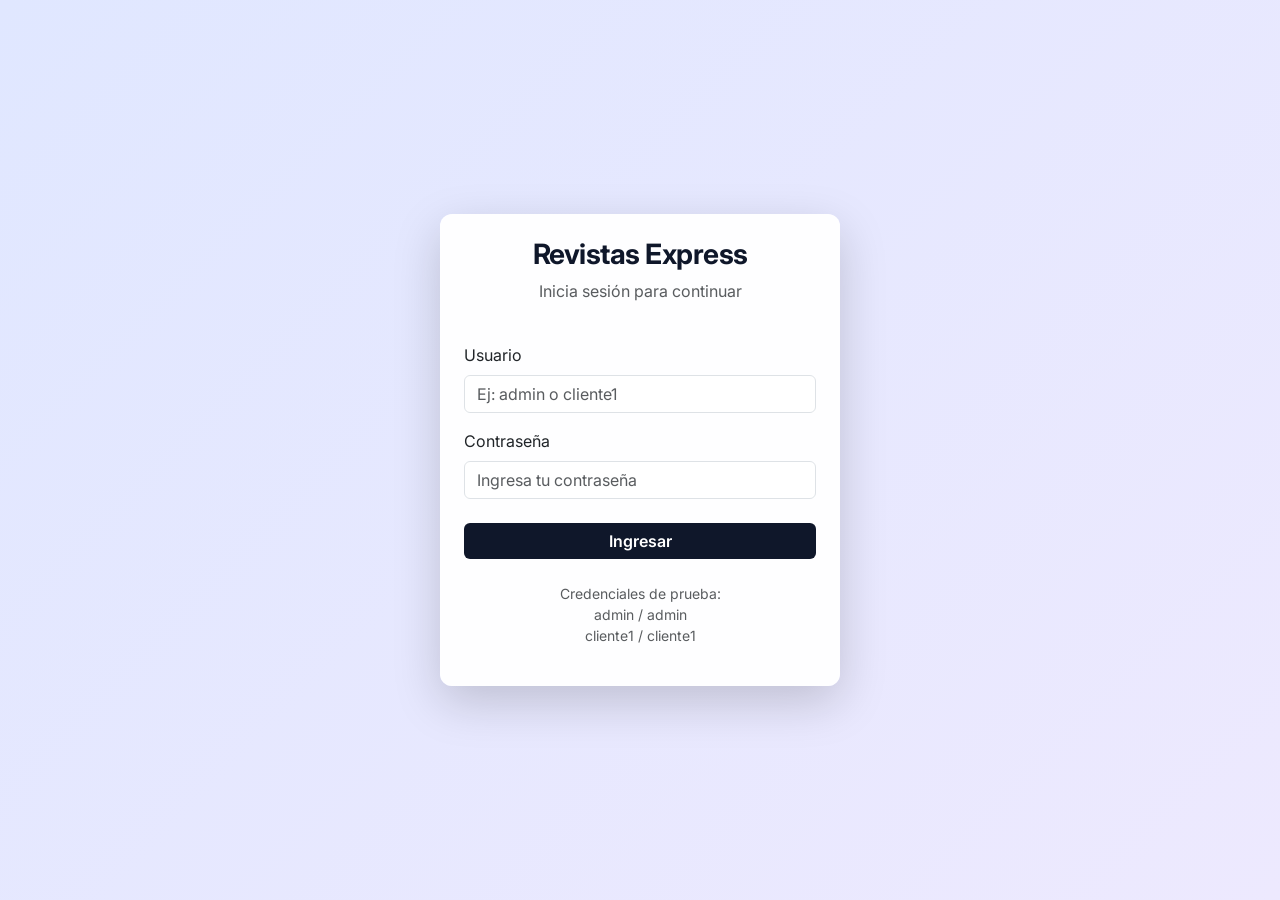
==== frontend/index.html @ d70c9bf3 "feat: estructura base del proyecto, backend API y frontend de envios" ====
<!DOCTYPE html>
<html lang="es">
<head>
    <meta charset="UTF-8">
    <meta name="viewport" content="width=device-width, initial-scale=1.0">
    <title>Login - Envíos de Revistas</title>
    <!-- Bootstrap 5 CDN -->
    <link href="https://cdn.jsdelivr.net/npm/bootstrap@5.3.0/dist/css/bootstrap.min.css" rel="stylesheet">
    <!-- Google Fonts: Inter -->
    <link href="https://fonts.googleapis.com/css2?family=Inter:wght@400;500;600;700&display=swap" rel="stylesheet">
    <link rel="stylesheet" href="css/styles.css">
</head>
<body class="bg-light login-body">
    <div class="container d-flex justify-content-center align-items-center min-vh-100">
        <div class="card shadow-lg p-4 login-card" style="width: 100%; max-width: 400px;">
            <div class="text-center mb-4">
                <h3 class="fw-bold brand-text">Revistas Express</h3>
                <p class="text-muted">Inicia sesión para continuar</p>
            </div>
            
            <div id="loginAlert" class="alert alert-danger d-none" role="alert"></div>

            <form id="loginForm">
                <div class="mb-3">
                    <label for="username" class="form-label">Usuario</label>
                    <input type="text" class="form-control" id="username" required placeholder="Ej: admin o cliente1">
                </div>
                <div class="mb-4">
                    <label for="password" class="form-label">Contraseña</label>
                    <input type="password" class="form-control" id="password" required placeholder="Ingresa tu contraseña">
                </div>
                <button type="submit" class="btn btn-primary w-100 fw-semibold btn-login">Ingresar</button>
            </form>
            
            <div class="text-center mt-4 text-muted small">
                <p>Credenciales de prueba: <br> admin / admin <br> cliente1 / cliente1</p>
            </div>
        </div>
    </div>

    <script src="js/app.js"></script>
    <script src="js/login.js"></script>
</body>
</html>
---- frontend/css/styles.css ----
/* Variables globales */
:root {
    --primary-color: #0f172a; /* Corporate Dark Blue */
    --accent-color: #3b82f6; /* Blue Accent */
    --success-color: #10b981;
    --warning-color: #f59e0b;
    --background-light: #f8fafc;
    --surface-color: #ffffff;
    --text-primary: #1e293b;
    --text-secondary: #64748b;
    
    /* Social Media / Cliente theme colors */
    --social-bg: #f3f4f6;
    --social-card: #ffffff;
    --social-accent: #8b5cf6; /* Violet vibrant */
    --social-text: #111827;
}

body {
    font-family: 'Inter', sans-serif;
    background-color: var(--background-light);
    color: var(--text-primary);
}

/* --- LOGIN --- */
.login-body {
    background: linear-gradient(135deg, #e0e7ff 0%, #ede9fe 100%);
}
.login-card {
    border: none;
    border-radius: 12px; /* Moderado, no tan redondeado */
    background: rgba(255, 255, 255, 0.95);
    backdrop-filter: blur(10px);
}
.brand-text {
    color: var(--primary-color);
    letter-spacing: -0.5px;
}
.btn-login {
    background-color: var(--primary-color);
    border: none;
    transition: all 0.3s ease;
}
.btn-login:hover {
    background-color: #1e293b;
    transform: translateY(-2px);
    box-shadow: 0 4px 12px rgba(15, 23, 42, 0.2);
}

/* --- ADMIN DASHBOARD (Corporate Theme) --- */
.admin-navbar {
    background-color: var(--primary-color);
    border-bottom: 1px solid rgba(255,255,255,0.1);
}
.admin-navbar .navbar-brand, .admin-navbar .nav-link {
    color: #f8fafc !important;
}
.admin-navbar .nav-link:hover {
    color: #94a3b8 !important;
}
.card-corporate {
    border: 1px solid #e2e8f0;
    border-radius: 8px; /* Menos redondeado, más empresarial */
    box-shadow: 0 1px 3px rgba(0,0,0,0.05);
}
.card-header-corporate {
    background-color: var(--surface-color);
    border-bottom: 1px solid #e2e8f0;
    font-weight: 600;
}
.table-hover tbody tr:hover {
    background-color: #f1f5f9;
}
.badge-pendiente { background-color: var(--warning-color); color: white; }
.badge-transito { background-color: var(--accent-color); color: white; }
.badge-entregado { background-color: var(--success-color); color: white; }

/* --- CLIENTE VIEW (Social Theme) --- */
.cliente-body {
    background-color: var(--social-bg);
}
.cliente-navbar {
    background-color: var(--social-card);
    border-bottom: 1px solid #e5e7eb;
}
.cliente-navbar .navbar-brand {
    color: var(--social-accent) !important;
    font-weight: 700;
}
.cliente-navbar .nav-link {
    color: var(--social-text) !important;
    font-weight: 500;
}
.card-social {
    border: none;
    border-radius: 16px; /* Un poco más dinámico para cliente */
    box-shadow: 0 4px 6px -1px rgba(0, 0, 0, 0.1), 0 2px 4px -1px rgba(0, 0, 0, 0.06);
    transition: transform 0.2s ease, box-shadow 0.2s ease;
}
.card-social:hover {
    transform: translateY(-4px);
    box-shadow: 0 10px 15px -3px rgba(0, 0, 0, 0.1);
}
.btn-social {
    background-color: var(--social-accent);
    border: none;
    border-radius: 20px;
    padding: 0.5rem 1.5rem;
    font-weight: 600;
    transition: background-color 0.3s;
}
.btn-social:hover {
    background-color: #7c3aed;
}

/* Utils */
.glass-panel {
    background: rgba(255, 255, 255, 0.85);
    backdrop-filter: blur(12px);
    border: 1px solid rgba(255, 255, 255, 0.3);
}
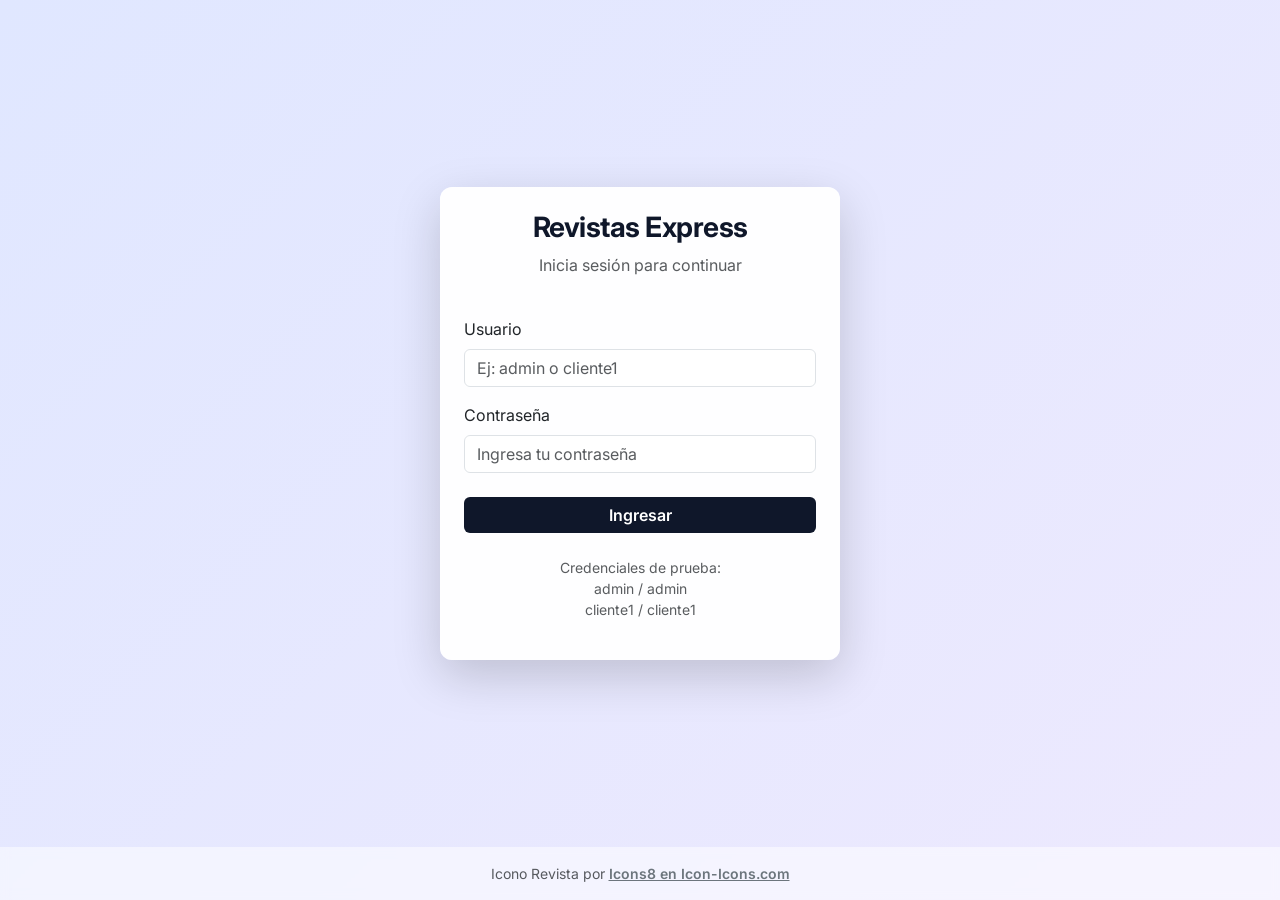
==== commit 43673f12: "feat: favicon, créditos, buscadores en todos los módulos y bloqueo de envíos entregados" ====
--- a/frontend/index.html
+++ b/frontend/index.html
@@ -9,9 +9,10 @@
     <!-- Google Fonts: Inter -->
     <link href="https://fonts.googleapis.com/css2?family=Inter:wght@400;500;600;700&display=swap" rel="stylesheet">
     <link rel="stylesheet" href="css/styles.css">
+    <link rel="icon" type="image/x-icon" href="includes/magazine_3724.ico">
 </head>
-<body class="bg-light login-body">
-    <div class="container d-flex justify-content-center align-items-center min-vh-100">
+<body class="bg-light login-body d-flex flex-column min-vh-100">
+    <div class="container d-flex justify-content-center align-items-center flex-grow-1">
         <div class="card shadow-lg p-4 login-card" style="width: 100%; max-width: 400px;">
             <div class="text-center mb-4">
                 <h3 class="fw-bold brand-text">Revistas Express</h3>
@@ -38,6 +39,11 @@
         </div>
     </div>
 
+    <!-- Footer de créditos -->
+    <footer class="text-center py-3 text-muted small mt-auto" style="background: rgba(255, 255, 255, 0.5); backdrop-filter: blur(5px);">
+        <p class="mb-0">Icono Revista por <a href="https://icon-icons.com/es/authors/10-icons8" target="_blank" rel="noopener" class="text-secondary fw-semibold">Icons8 en Icon-Icons.com</a></p>
+    </footer>
+
     <script src="js/app.js"></script>
     <script src="js/login.js"></script>
 </body>
